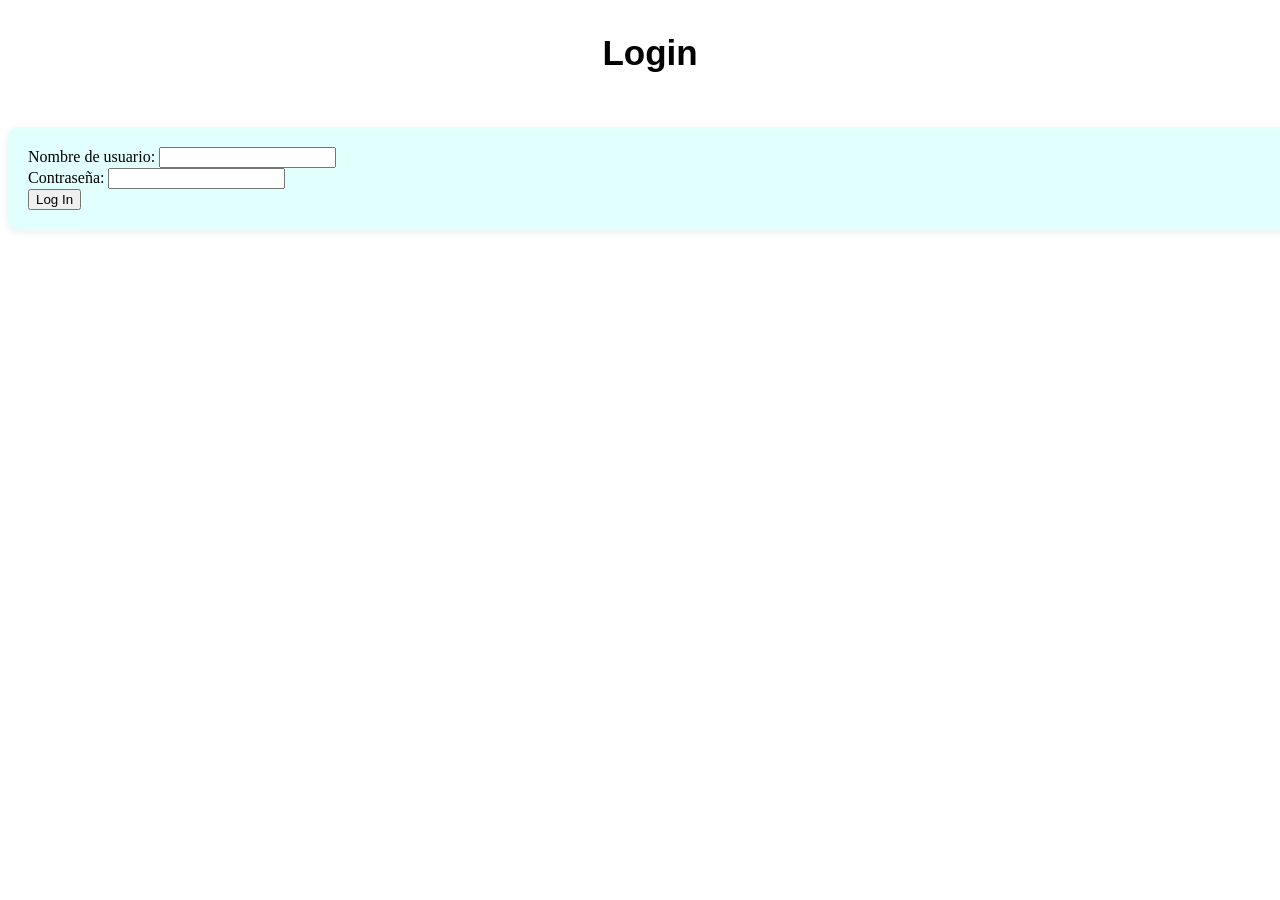
==== src/main/resources/static/IngresoUsuario/userSecurity.html @ 74251edc "subfolder crud y html security incompleto" ====
<!DOCTYPE html>
<html Lang="es">
    <head>
        <meta charset="UTF-8" />
        <meta name="viewport" content="1500 px, initial-scale=1.0" />
        <meta http-equiv="content-Security-Policy" content="upgrade-insecure-requests" />
        <meta http-equiv="content-Security-Policy" content="default-src 'self'; script-src 'self'">
        <title>Login Page</title>

        <link rel="stylesheet" href="style.css">
        <script src="script.js" defer></script>
    </head>

    <body>
        <h1>Login</h1>

        <form method="POST" autocomplete="off">

            <div class="formulario">
                <div>
                    <label for="usuario">Nombre de usuario: </label>
                    <input type="text" name="username" id="username"
                    pattern="[a-zA-Z0-9]{5,}"
                    title="El nombre de usuario debe contener al menos 5 carácteres alfanumericos." 
                    required>
                    <span id="usernameError" class="error"></span> 
                </div>

                <div>
                    <label for="contra">Contraseña: </label>
                    <input type="text" name="password" id="password"
                    pattern="^(?=.*[a-z])(?=.*[A-Z])(?=.*\d)[a-zA-Z\d]{8,}$"
                    title="La contraseña debe contener al menos 8 carácteres, una letra mayuscula, una letra minuscula y un numero.">
                    <span id="passwordError" class="error"></span>
                </div>

                <input type="hidden" name="csrf-token" value="<?php echo generateCSRFToken(); ?>">

                <button type="submit">Log In</button>
            </div>

        </form>
    </body>
</html>
---- src/main/resources/static/IngresoUsuario/style.css ----
h1 {
    font-family: 'Arial Black', Arial, sans-serif;
    font-weight: bolder;
    font-size: 35px;
    text-align: center;
    padding-left: 20px;
    padding-top: 10px;
    padding-bottom: 30px;
}

p {
    font-family: 'Times New Roman', Times, serif;
    font-size: small;
    margin: 10px auto;
}

.formulario {
    width: 100%;
    background-color: rgb(224, 255, 253);
    padding: 20px;
    margin-bottom: 20px;    
    border-radius: 10px;
    box-shadow: 0 2px 8px rgba(0, 0, 0, 0.08);
}

.error {
    color: red;
    font-size: 0.8em;
}
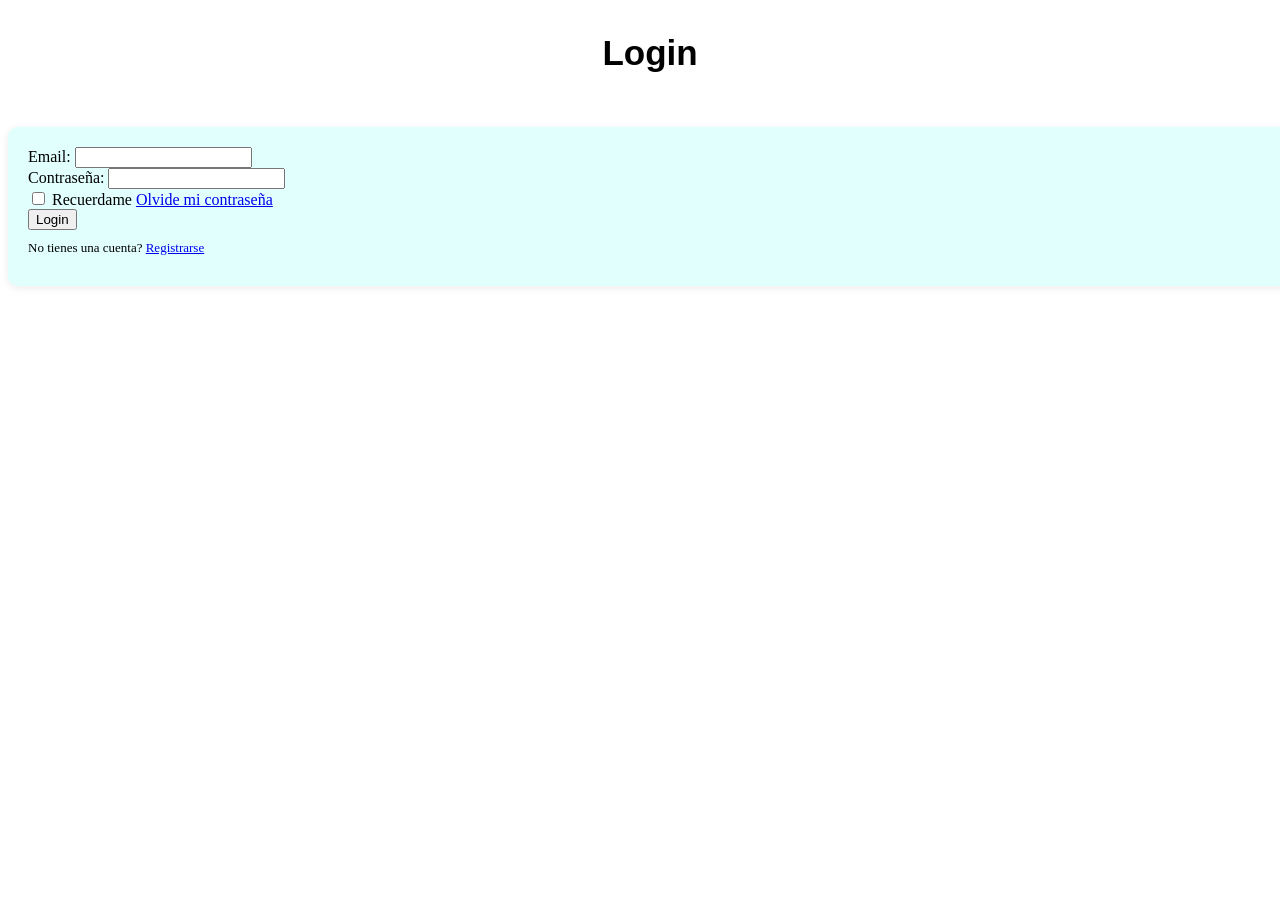
==== commit 6dda190c: "html security connection" ====
--- a/src/main/resources/static/IngresoUsuario/userSecurity.html
+++ b/src/main/resources/static/IngresoUsuario/userSecurity.html
@@ -2,10 +2,10 @@
 <html Lang="es">
     <head>
         <meta charset="UTF-8" />
-        <meta name="viewport" content="1500 px, initial-scale=1.0" />
+        <meta name="viewport" content="width=device-width, initial-scale=1.0" />
         <meta http-equiv="content-Security-Policy" content="upgrade-insecure-requests" />
-        <meta http-equiv="content-Security-Policy" content="default-src 'self'; script-src 'self'">
-        <title>Login Page</title>
+        <meta http-equiv="content-Security-Policy" content="default-src 'self'; script-src 'self'; connect-src *">
+        <title>Login Form HTML</title>
 
         <link rel="stylesheet" href="style.css">
         <script src="script.js" defer></script>
@@ -14,16 +14,16 @@
     <body>
         <h1>Login</h1>
 
-        <form method="POST" autocomplete="off">
+        <form action="localhost:8080/api/auth/login" method="POST" autocomplete="off" id="loginForm">
 
             <div class="formulario">
                 <div>
-                    <label for="usuario">Nombre de usuario: </label>
-                    <input type="text" name="username" id="username"
+                    <label for="email">Email: </label>
+                    <input type="text" name="email" id="email"
                     pattern="[a-zA-Z0-9]{5,}"
-                    title="El nombre de usuario debe contener al menos 5 carácteres alfanumericos." 
+                    title="El email debe contener al menos 5 carácteres alfanumericos." 
                     required>
-                    <span id="usernameError" class="error"></span> 
+                    <span id="emailError" class="error"></span> 
                 </div>
 
                 <div>
@@ -34,9 +34,20 @@
                     <span id="passwordError" class="error"></span>
                 </div>
 
+                <div class="recuerdame">
+                    <label><input type="checkbox" name="recuerdame" id="recuerdame"> Recuerdame</label>
+                    <a href="#">Olvide mi contraseña</a>
+                </div>
+
                 <input type="hidden" name="csrf-token" value="<?php echo generateCSRFToken(); ?>">
 
-                <button type="submit">Log In</button>
+                <button type="submit" class="btn">Login</button>
+                
+                <div class="response"><p id="loginStatus"></p></div>
+
+                <div class="registrar-link">
+                    <p>No tienes una cuenta? <a href="#">Registrarse</a></p>
+                </div>
             </div>
 
         </form>
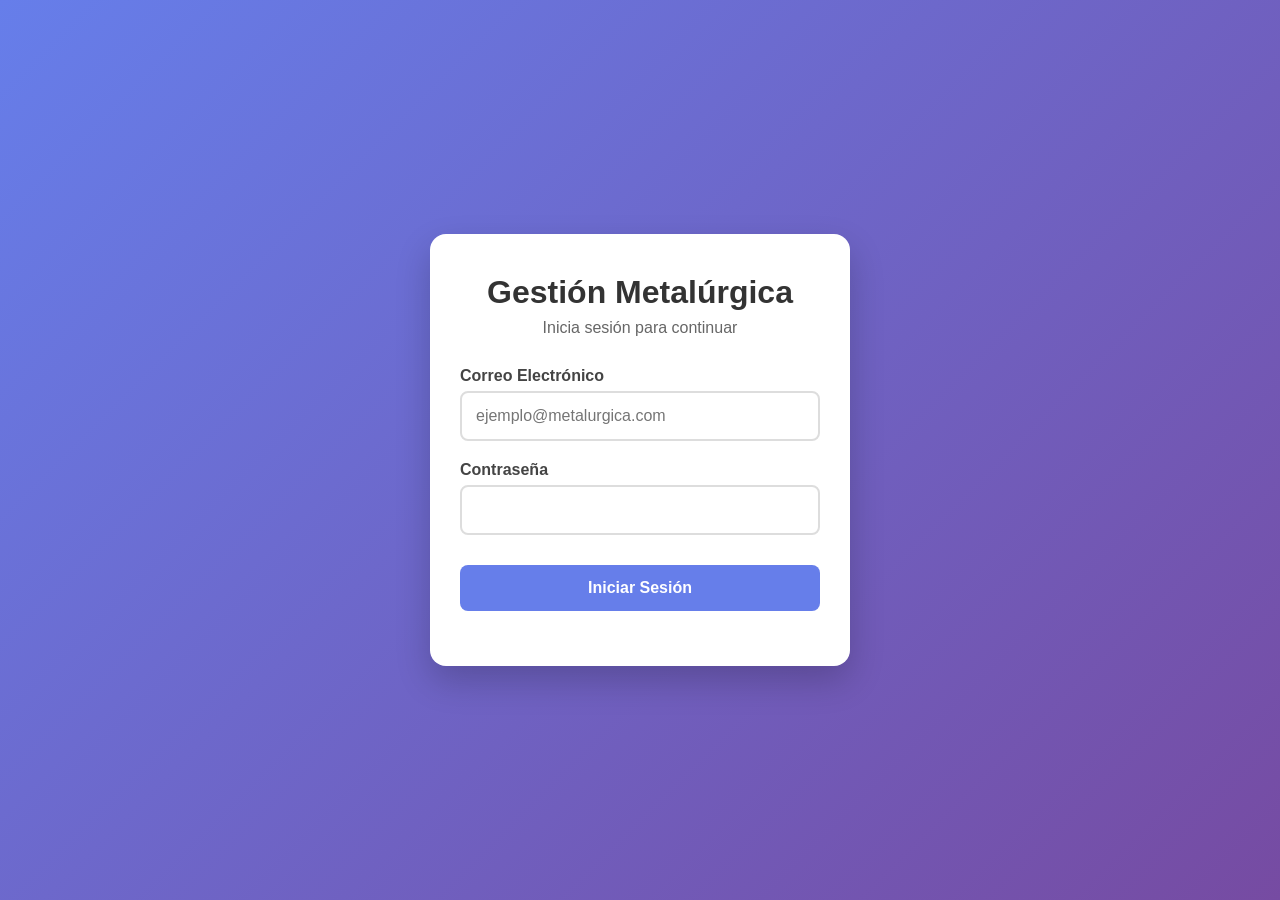
==== commit 8a288d6a: "-HTML login" ====
--- a/src/main/resources/static/IngresoUsuario/userSecurity.html
+++ b/src/main/resources/static/IngresoUsuario/userSecurity.html
@@ -1,55 +1,36 @@
 <!DOCTYPE html>
-<html Lang="es">
-    <head>
-        <meta charset="UTF-8" />
-        <meta name="viewport" content="width=device-width, initial-scale=1.0" />
-        <meta http-equiv="content-Security-Policy" content="upgrade-insecure-requests" />
-        <meta http-equiv="content-Security-Policy" content="default-src 'self'; script-src 'self'; connect-src *">
-        <title>Login Form HTML</title>
+<html lang="es">
+<head>
+    <meta charset="UTF-8">
+    <meta name="viewport" content="width=device-width, initial-scale=1.0">
+    <title>Login - Gestión Metalúrgica</title>
+    <link rel="stylesheet" href="styles.css">
+</head>
+<body>
 
-        <link rel="stylesheet" href="style.css">
-        <script src="script.js" defer></script>
-    </head>
+<div class="login-container">
+    <h1>Gestión Metalúrgica</h1>
+    <p>Inicia sesión para continuar</p>
 
-    <body>
-        <h1>Login</h1>
+    <form id="loginForm">
+        <div class="form-group">
+            <label for="email">Correo Electrónico</label>
+            <input type="email" id="email" required placeholder="ejemplo@metalurgica.com">
+            <div id="emailError" class="error"></div>
+        </div>
 
-        <form action="localhost:8080/api/auth/login" method="POST" autocomplete="off" id="loginForm">
+        <div class="form-group">
+            <label for="password">Contraseña</label>
+            <input type="password" id="password" required>
+            <div id="passwordError" class="error"></div>
+        </div>
 
-            <div class="formulario">
-                <div>
-                    <label for="email">Email: </label>
-                    <input type="text" name="email" id="email"
-                    pattern="[a-zA-Z0-9]{5,}"
-                    title="El email debe contener al menos 5 carácteres alfanumericos." 
-                    required>
-                    <span id="emailError" class="error"></span> 
-                </div>
+        <button type="submit" id="btnLogin">Iniciar Sesión</button>
+    </form>
 
-                <div>
-                    <label for="contra">Contraseña: </label>
-                    <input type="text" name="password" id="password"
-                    pattern="^(?=.*[a-z])(?=.*[A-Z])(?=.*\d)[a-zA-Z\d]{8,}$"
-                    title="La contraseña debe contener al menos 8 carácteres, una letra mayuscula, una letra minuscula y un numero.">
-                    <span id="passwordError" class="error"></span>
-                </div>
+    <div id="loginStatus"></div>
+</div>
 
-                <div class="recuerdame">
-                    <label><input type="checkbox" name="recuerdame" id="recuerdame"> Recuerdame</label>
-                    <a href="#">Olvide mi contraseña</a>
-                </div>
-
-                <input type="hidden" name="csrf-token" value="<?php echo generateCSRFToken(); ?>">
-
-                <button type="submit" class="btn">Login</button>
-                
-                <div class="response"><p id="loginStatus"></p></div>
-
-                <div class="registrar-link">
-                    <p>No tienes una cuenta? <a href="#">Registrarse</a></p>
-                </div>
-            </div>
-
-        </form>
-    </body>
+<script src="script.js"></script>
+</body>
 </html>
--- a/src/main/resources/static/IngresoUsuario/styles.css
+++ b/src/main/resources/static/IngresoUsuario/styles.css
@@ -0,0 +1,92 @@
+* {
+    margin: 0;
+    padding: 0;
+    box-sizing: border-box;
+}
+
+body {
+    font-family: 'Segoe UI', Tahoma, Geneva, Verdana, sans-serif;
+    background: linear-gradient(135deg, #667eea 0%, #764ba2 100%);
+    height: 100vh;
+    display: flex;
+    align-items: center;
+    justify-content: center;
+}
+
+.login-container {
+    background: white;
+    padding: 40px 30px;
+    border-radius: 16px;
+    box-shadow: 0 15px 35px rgba(0, 0, 0, 0.2);
+    width: 100%;
+    max-width: 420px;
+    text-align: center;
+}
+
+.logo {
+    font-size: 48px;
+    margin-bottom: 15px;
+}
+
+h1 {
+    color: #333;
+    margin-bottom: 8px;
+}
+
+p {
+    color: #666;
+    margin-bottom: 30px;
+}
+
+.form-group {
+    margin-bottom: 20px;
+    text-align: left;
+}
+
+label {
+    display: block;
+    margin-bottom: 6px;
+    font-weight: 600;
+    color: #444;
+}
+
+input {
+    width: 100%;
+    padding: 14px;
+    border: 2px solid #ddd;
+    border-radius: 8px;
+    font-size: 16px;
+}
+
+input:focus {
+    border-color: #667eea;
+    outline: none;
+}
+
+button {
+    width: 100%;
+    padding: 14px;
+    background: #667eea;
+    color: white;
+    border: none;
+    border-radius: 8px;
+    font-size: 16px;
+    font-weight: bold;
+    cursor: pointer;
+    margin-top: 10px;
+}
+
+button:hover {
+    background: #5a6fd8;
+}
+
+.error {
+    color: #e74c3c;
+    font-size: 14px;
+    margin-top: 5px;
+}
+
+#loginStatus {
+    margin-top: 15px;
+    font-weight: 500;
+}
